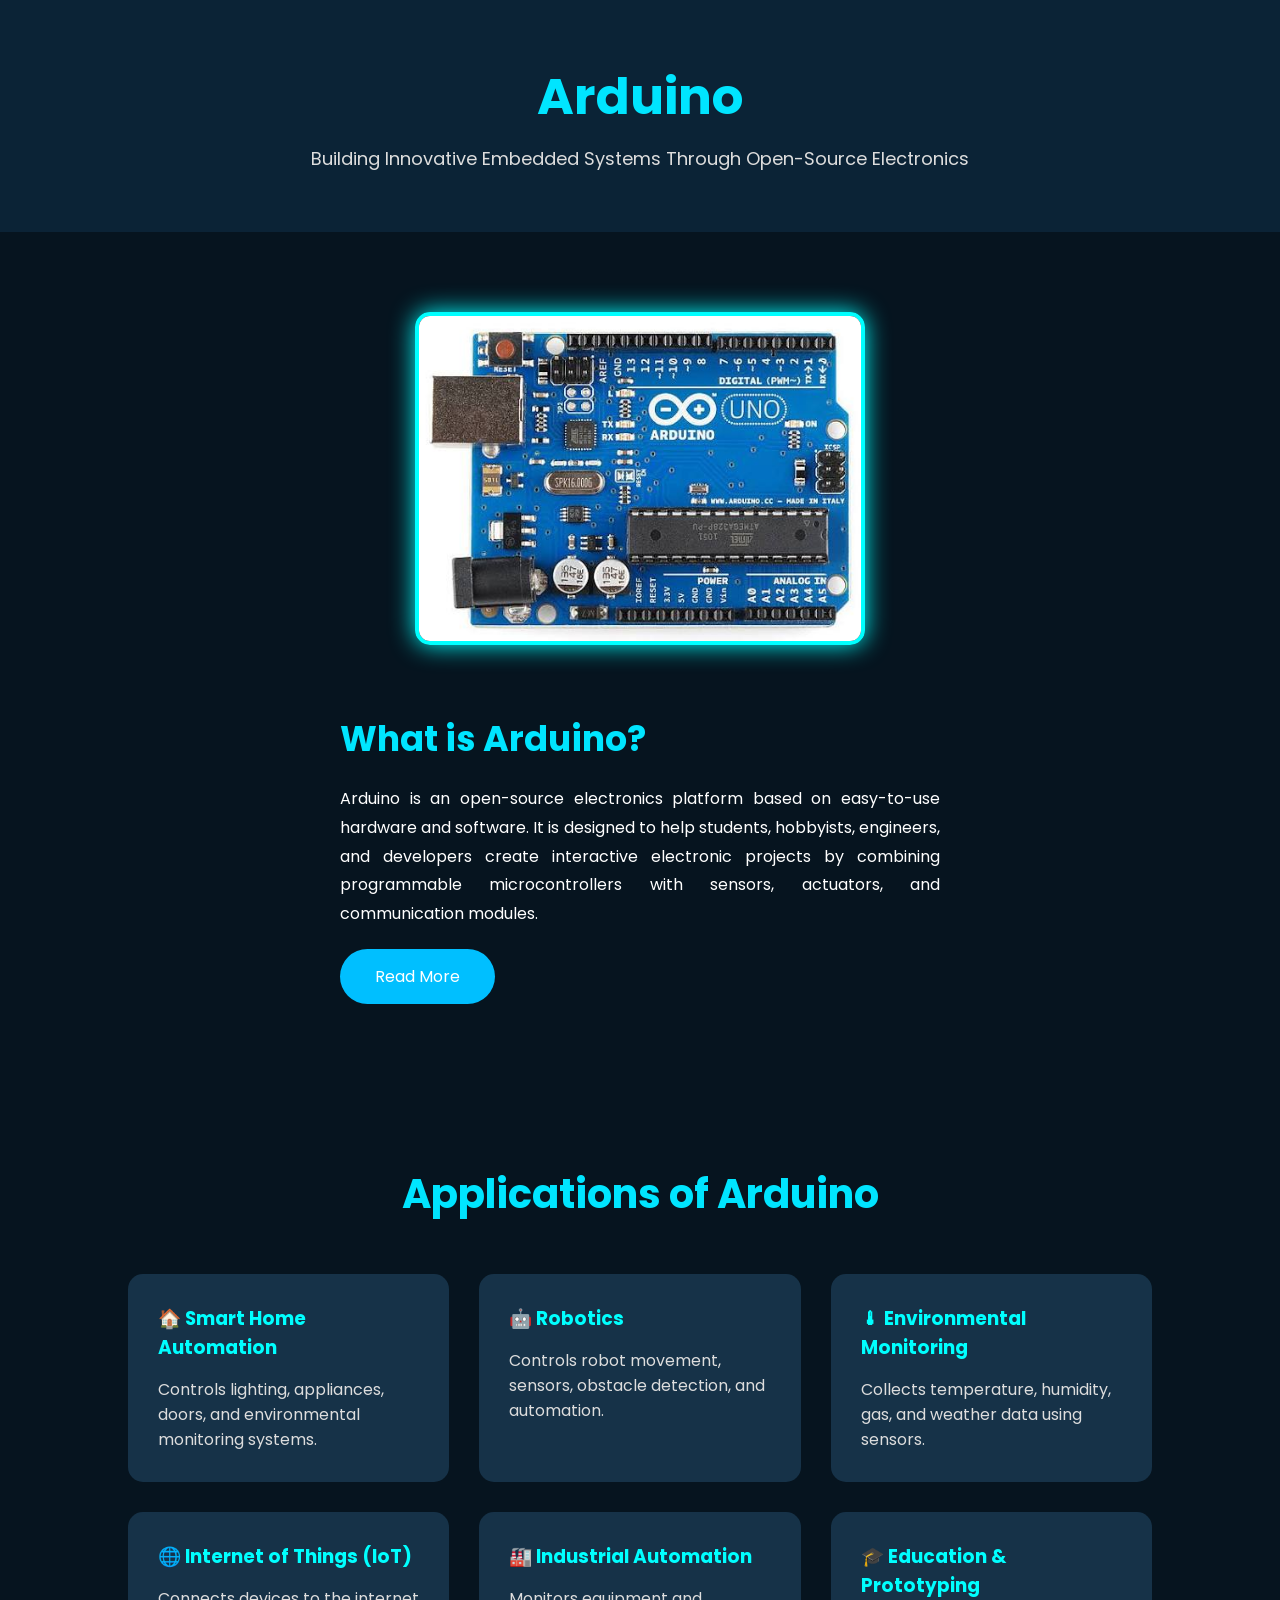
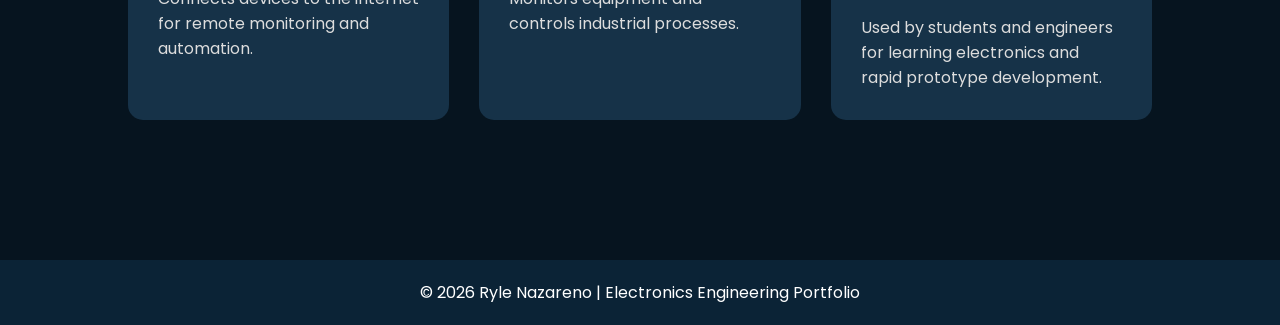
==== arduino.html @ 0882af5a "Add files via upload" ====
<!DOCTYPE html>
<html lang="en">
<head>

<meta charset="UTF-8">
<meta name="viewport" content="width=device-width, initial-scale=1.0">

<title>Arduino | Ryle Nazareno</title>

<link rel="icon" href="logo.png">
<link rel="stylesheet" href="arduino.css">

<link href="https://fonts.googleapis.com/css2?family=Poppins:wght@300;400;500;700&display=swap" rel="stylesheet">

</head>

<body>

<header>

<h1>Arduino</h1>

<p>Building Innovative Embedded Systems Through Open-Source Electronics</p>

</header>


<section class="arduino">

<div class="image">

<img src="ard.jpg" alt="Arduino">

</div>

<div class="content">

<h2>What is Arduino?</h2>

<p>
Arduino is an open-source electronics platform based on easy-to-use hardware and software. It is designed to help students, hobbyists, engineers, and developers create interactive electronic projects by combining programmable microcontrollers with sensors, actuators, and communication modules.
</p>

<p id="more-text">

Arduino boards are programmed using the Arduino IDE with C/C++ programming language. They can read inputs from sensors, switches, and buttons, then process the information to control outputs such as LEDs, motors, relays, LCD displays, buzzers, and other electronic devices.

<br><br>

Arduino has become one of the most popular platforms for learning embedded systems because of its simplicity, flexibility, and large community support. It is widely used in robotics, Internet of Things (IoT), smart home automation, industrial monitoring, environmental sensing, and educational projects.

<br><br>

As an Electronics Engineering student, I have developed Arduino-based projects involving temperature monitoring, smart home automation, power supply control, amplifier systems, and embedded applications. These projects enhanced my skills in programming, circuit design, sensor interfacing, troubleshooting, and hardware integration.

</p>

<button id="readBtn">Read More</button>

</div>

</section>


<section class="applications">

<h2>Applications of Arduino</h2>

<div class="cards">

<div class="card">
<h3>🏠 Smart Home Automation</h3>
<p>Controls lighting, appliances, doors, and environmental monitoring systems.</p>
</div>

<div class="card">
<h3>🤖 Robotics</h3>
<p>Controls robot movement, sensors, obstacle detection, and automation.</p>
</div>

<div class="card">
<h3>🌡 Environmental Monitoring</h3>
<p>Collects temperature, humidity, gas, and weather data using sensors.</p>
</div>

<div class="card">
<h3>🌐 Internet of Things (IoT)</h3>
<p>Connects devices to the internet for remote monitoring and automation.</p>
</div>

<div class="card">
<h3>🏭 Industrial Automation</h3>
<p>Monitors equipment and controls industrial processes.</p>
</div>

<div class="card">
<h3>🎓 Education & Prototyping</h3>
<p>Used by students and engineers for learning electronics and rapid prototype development.</p>
</div>

</div>

</section>


<footer>

<p>© 2026 Ryle Nazareno | Electronics Engineering Portfolio</p>

</footer>

<script src="arduino.js"></script>

</body>
</html>
---- arduino.css ----
*{
margin:0;
padding:0;
box-sizing:border-box;
font-family:'Poppins',sans-serif;
}

body{
background:#06141f;
color:white;
}

header{
text-align:center;
padding:60px 20px;
background:#0b2336;
}

header h1{
font-size:50px;
color:#00e5ff;
margin-bottom:10px;
}

header p{
font-size:18px;
color:#ddd;
}

.arduino{
display:flex;
justify-content:center;
align-items:center;
gap:60px;
padding:80px 10%;
flex-wrap:wrap;
}

.image img{
width:450px;
border-radius:15px;
border:4px solid cyan;
box-shadow:0 0 25px cyan;
transition:.4s;
}

.image img:hover{
transform:scale(1.05);
}

.content{
max-width:600px;
}

.content h2{
color:#00e5ff;
font-size:35px;
margin-bottom:20px;
}

.content p{
line-height:1.8;
text-align:justify;
margin-bottom:20px;
}

#more-text{
display:none;
}

button{
padding:15px 35px;
background:#00bfff;
color:white;
border:none;
border-radius:30px;
cursor:pointer;
font-size:16px;
transition:.3s;
}

button:hover{
background:#00ffff;
box-shadow:0 0 20px cyan;
}

.applications{
padding:80px 10%;
}

.applications h2{
text-align:center;
font-size:40px;
color:#00e5ff;
margin-bottom:50px;
}

.cards{
display:grid;
grid-template-columns:repeat(auto-fit,minmax(250px,1fr));
gap:30px;
}

.card{
background:#163248;
padding:30px;
border-radius:15px;
transition:.3s;
}

.card:hover{
transform:translateY(-10px);
box-shadow:0 0 20px cyan;
}

.card h3{
color:#00ffff;
margin-bottom:15px;
}

.card p{
color:#ddd;
}

footer{
background:#0b2336;
padding:20px;
text-align:center;
margin-top:60px;
}

@media(max-width:768px){

header h1{
font-size:38px;
}

.arduino{
flex-direction:column;
}

.image img{
width:100%;
max-width:350px;
}

.content h2{
font-size:28px;
}

}
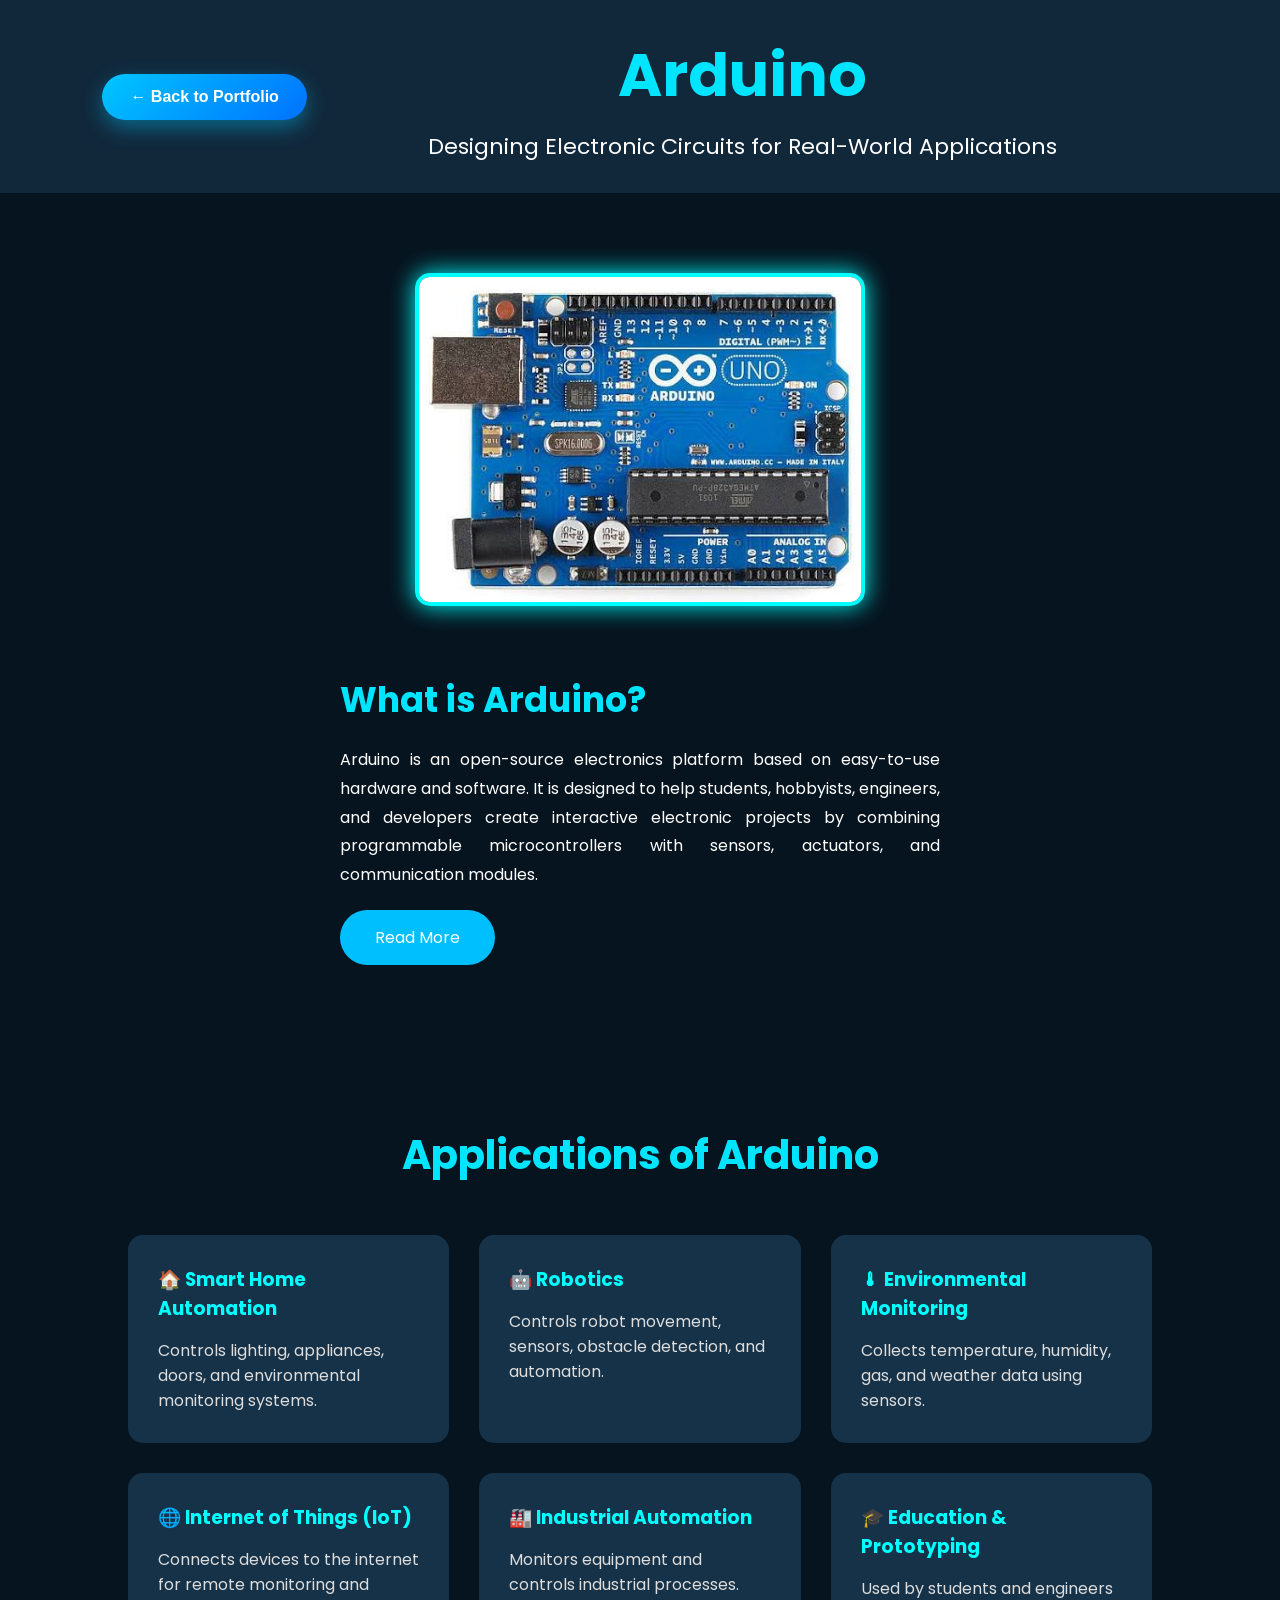
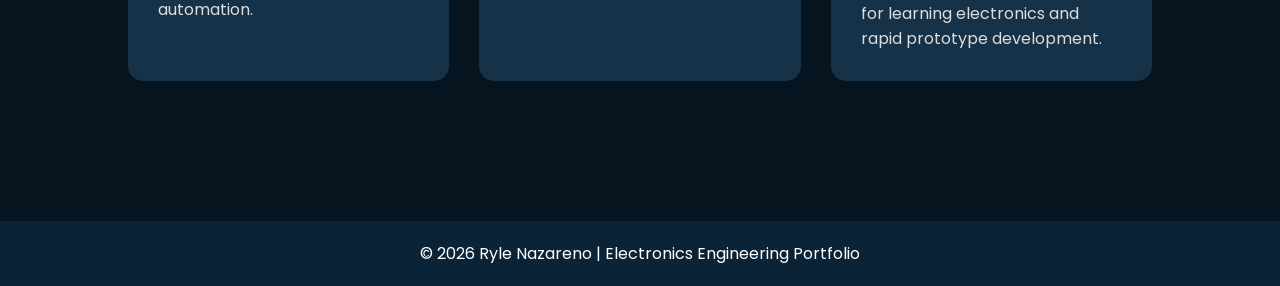
==== commit 6973e219: "Add files via upload" ====
--- a/arduino.html
+++ b/arduino.html
@@ -4,8 +4,22 @@
 
 <meta charset="UTF-8">
 <meta name="viewport" content="width=device-width, initial-scale=1.0">
+<link rel="icon" type="image/png" href="logoarduino.png">
 
-<title>Arduino | Ryle Nazareno</title>
+<section class="hero">
+
+    <div class="hero-header">
+        <a href="index.html" class="back-btn">
+            ← Back to Portfolio
+        </a>
+
+        <div class="hero-title">
+            <h1>Arduino</h1>
+            <p>Designing Electronic Circuits for Real-World Applications</p>
+        </div>
+    </div>
+
+</section>
 
 <link rel="icon" href="logo.png">
 <link rel="stylesheet" href="arduino.css">
@@ -16,13 +30,6 @@
 
 <body>
 
-<header>
-
-<h1>Arduino</h1>
-
-<p>Building Innovative Embedded Systems Through Open-Source Electronics</p>
-
-</header>
 
 
 <section class="arduino">
--- a/arduino.css
+++ b/arduino.css
@@ -148,4 +148,48 @@
 font-size:28px;
 }
 
+}
+
+.hero-header{
+    display:flex;
+    align-items:center;
+    justify-content:space-between;
+    padding:30px 8%;
+    background:#11283b;
+}
+
+.hero-title{
+    flex:1;
+    text-align:center;
+}
+
+.hero-title h1{
+    color:#00e5ff;
+    font-size:60px;
+    margin-bottom:10px;
+}
+
+.hero-title p{
+    color:#fff;
+    font-size:22px;
+}
+
+.back-btn{
+    display:inline-flex;
+    align-items:center;
+    gap:8px;
+    padding:14px 28px;
+    background:linear-gradient(135deg,#00c6ff,#0072ff);
+    color:#fff;
+    text-decoration:none;
+    font-weight:600;
+    border-radius:50px;
+    box-shadow:0 8px 20px rgba(0,198,255,.4);
+    transition:.3s ease;
+}
+
+.back-btn:hover{
+    background:linear-gradient(135deg,#00ffff,#00bfff);
+    transform:translateY(-3px);
+    box-shadow:0 0 20px cyan;
 }
